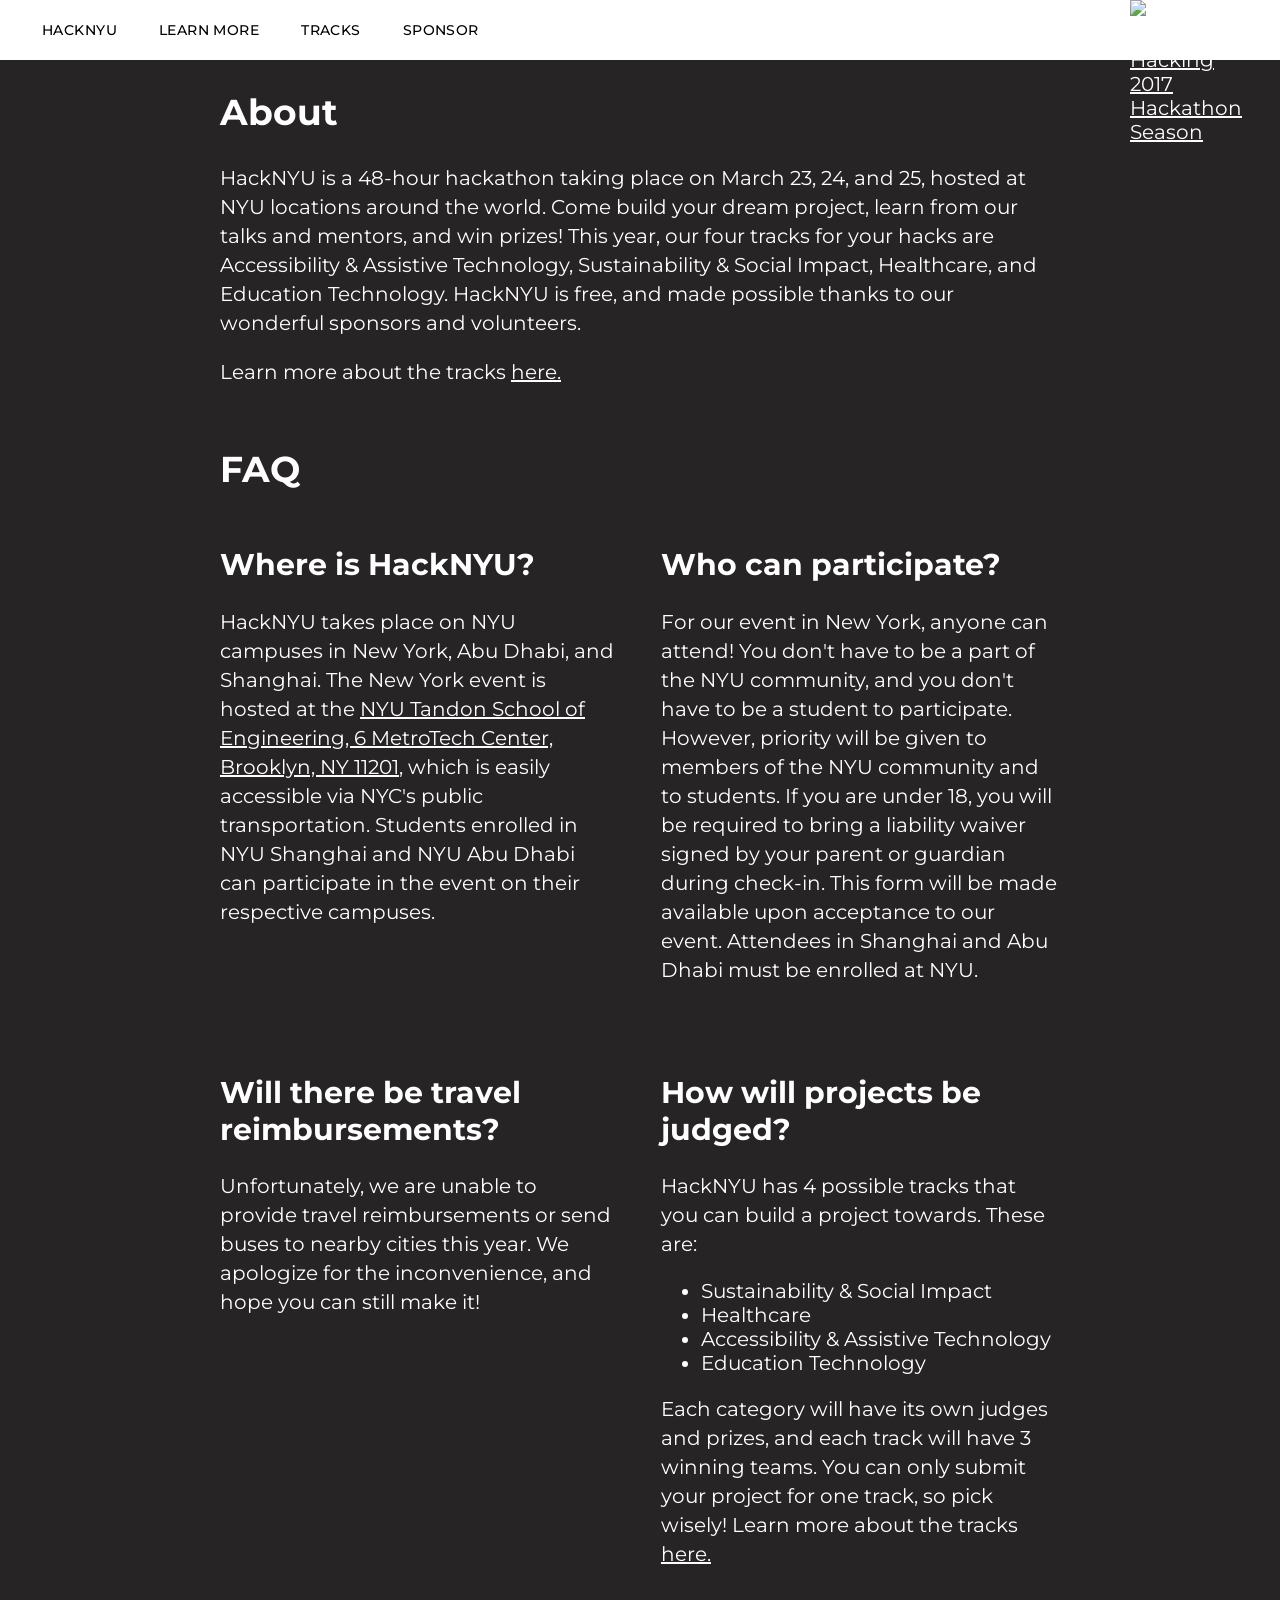
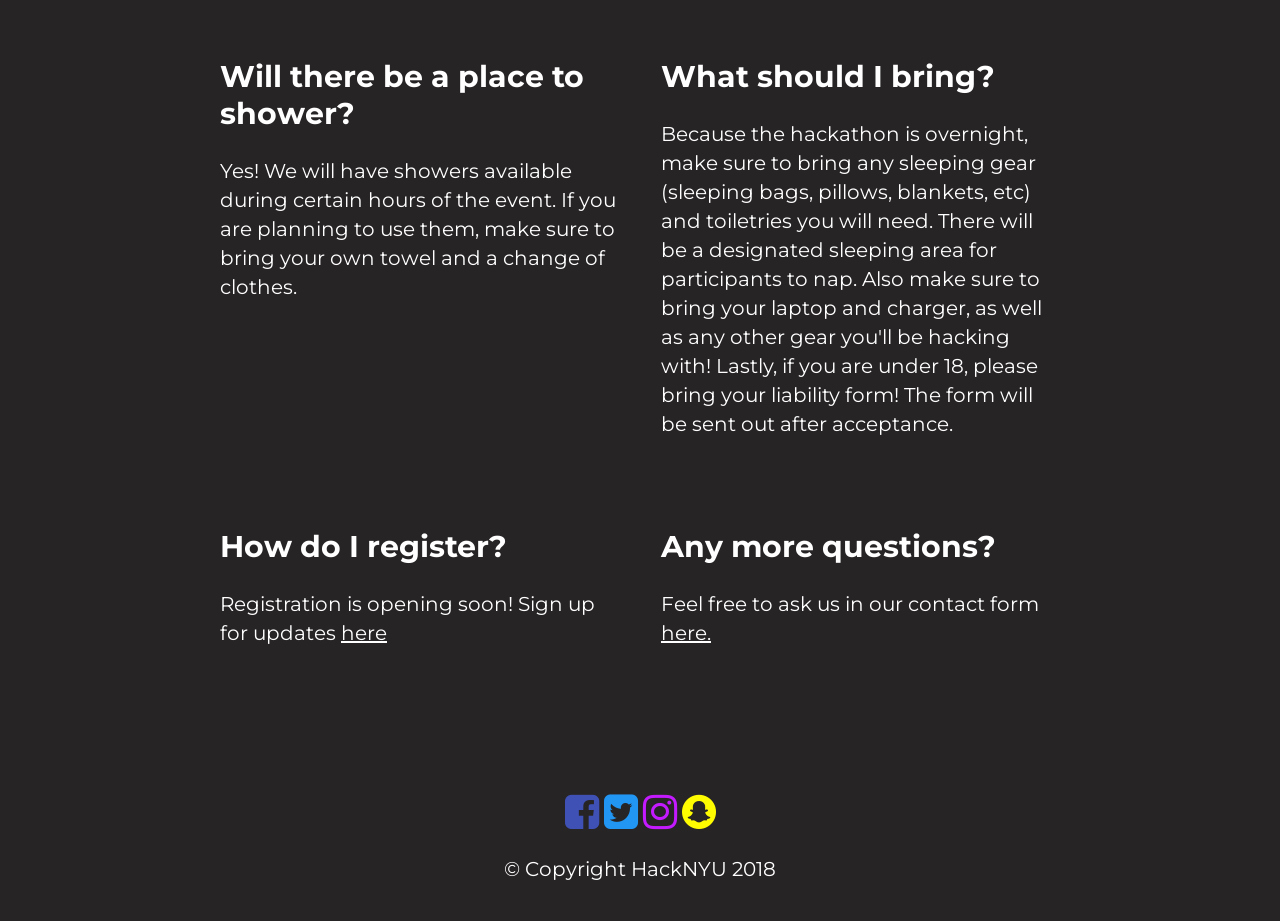
==== about.html @ 55c50957 "removing register from nav" ====
<!DOCTYPE html>
<html lang="en">

<head>
  <meta charset="utf-8">
  <meta name="viewport" content="width=device-width, initial-scale=1, shrink-to-fit=no">
  <meta property="og:title" content="About HackNYU 2018" />
  <meta property="og:type" content="website" />
  <meta property="og:url" content="http://hacknyu.org/about.html" />
  <meta property="og:image" content="images/open-graph-logo.png" />
  <title>HackNYU</title>
  <meta name="description" content="">
  <link rel="stylesheet" href="stylesheets/style.css">
  <link rel="icon" href="favicon.png">
</head>

<body>
  <a id="mlh-trust-badge" style="display:block;max-width:100px;min-width:60px;position:fixed;right:50px;top:0;width:10%;z-index:10000" href="https://mlh.io/seasons/na-2018/events?utm_source=na-2018&utm_medium=TrustBadge&utm_campaign=na-2018&utm_content=white"
    target="_blank"><img src="https://s3.amazonaws.com/logged-assets/trust-badge/2018/white.svg" alt="Major League Hacking 2017 Hackathon Season" style="width:100%"></a>
  <nav id="navbar">
    <a id="menu-toggle" style="height: 30.5px; font-size: 24.5px; padding: .5em; margin-left: 20px;" onclick="openNav()">&#9776;</a>
    <ul class="top-ul">
      <li class="top-li"><a href="index.html">HackNYU</a></li>
      <li class="top-li"><a href="about.html">Learn More</a></li>
      <li class="top-li"><a href="tracks.html">Tracks</a></li>
      <li class="top-li"><a href="sponsor.html">Sponsor</a></li>
    </ul>
    <ul id="side-nav">
      <a href="javascript:void(0)" onclick="closeNav()" style="height: 5px; text-align: right; font-size: 21px; margin:.5em; padding: 1em;; margin-left: 80%; width: 10px;">&times;</a>
      <li class="side-li"><a href="index.html">HackNYU</a></li>
      <li class="side-li"><a href="about.html">Learn More</a></li>
      <li class="top-li"><a href="tracks.html">Tracks</a></li>
      <li class="side-li"><a href="sponsor.html">Sponsor</a></li>
    </ul>
  </nav>
  <div id="content">
    <section class="first-section page-section">
      <div class="container">
        <h1>About</h1>
        <p>
          HackNYU is a 48-hour hackathon taking place on March 23, 24, and 25, hosted at NYU locations around the world. Come build your dream project, learn from our talks and mentors, and win prizes! This year, our four tracks for your hacks are Accessibility & Assistive Technology, Sustainability & Social Impact, Healthcare, and Education Technology. HackNYU is free, and made possible thanks to our wonderful sponsors and volunteers.
        </p>
        <p>
          Learn more about the tracks <a href="tracks.html">here.</a>
        </p>
      </div>
    </section>
    <section id="faq" class="page-section">
      <div class="container">
        <h1>FAQ</h1>
        <div class="cards">
          <div class="card">
            <h2>Where is HackNYU?</h2>
            <p>
              HackNYU takes place on NYU campuses in New York, Abu Dhabi, and Shanghai. The New York event is hosted at the <a href="https://goo.gl/maps/HQVoV7e9Fgp">NYU Tandon School of Engineering, 6 MetroTech Center, Brooklyn, NY 11201</a>, which is easily accessible via NYC's public transportation. Students enrolled in NYU Shanghai and NYU Abu Dhabi can participate in the event on their respective campuses.
            </p>
          </div>
          <div class="card">
            <h2>Who can participate?</h2>
            <p>
              For our event in New York, anyone can attend! You don't have to be a part of the NYU community, and you don't have to be a student to participate. However, priority will be given to members of the NYU community and to students. If you are under 18, you will be required to bring a liability waiver signed by your parent or guardian during check-in. This form will be made available upon acceptance to our event. Attendees in Shanghai and Abu Dhabi must be enrolled at NYU.
            </p>
          </div>
        </div>
        <div class="cards">
          <div class="card">
            <h2>Will there be travel reimbursements?</h2>
            <p>Unfortunately, we are unable to provide travel reimbursements or send buses to nearby cities this year. We apologize for the inconvenience, and hope you can still make it!</p>
          </div>
          <div class="card">
            <h2>How will projects be judged?</h2>
            <p>HackNYU has 4 possible tracks that you can build a project towards. These are: </p>
            <ul>
              <li>Sustainability & Social Impact</li>
              <li>Healthcare</li>
              <li>Accessibility & Assistive Technology</li>
              <li>Education Technology</li>
            </ul>
            <p>Each category will have its own judges and prizes, and each track will have 3 winning teams. You can only submit your project for one track, so pick wisely! Learn more about the tracks <a href="tracks.html">here.</a></p>
          </div>
        </div>
        <div class="cards">
          <div class="card">
            <h2>Will there be a place to shower?</h2>
            <p>Yes! We will have showers available during certain hours of the event. If you are planning to use them, make sure to bring your own towel and a change of clothes.</p>
          </div>
          <div class="card">
            <h2>What should I bring?</h2>
            <p>Because the hackathon is overnight, make sure to bring any sleeping gear (sleeping bags, pillows, blankets, etc) and toiletries you will need. There will be a designated sleeping area for participants to nap. Also make sure to bring your laptop and charger, as well as any other gear you'll be hacking with! Lastly, if you are under 18, please bring your liability form! The form will be sent out after acceptance.</p>
          </div>
        </div>
        <div class="cards">
          <div class="card">
            <h2>How do I register?</h2>
            <p>Registration is opening soon! Sign up for updates <a href="updates.html">here</a></p>
            <!-- <p>You can -->
            <!-- register <a href="https://www.eventbrite.com/e/hacknyu-2018-tickets-42755438668">here!</a> -->
            <!-- We look forward to seeing you!</p> -->
          </div>
          <div class="card">
            <h2>Any more questions?</h2>
            <p>Feel free to ask us in our contact form <a href="contact.html">here.</a></p>
          </div>
        </div>
      </div>
  </div>
  </div>
  </section>
  </div>
  <footer id="copyright-footer">
    <ul id="social-media">
      <li><a href="https://www.facebook.com/hacknyu/"><i class="fa fa-facebook-square fa-2x"></i></a></li>
      <li><a href="https://twitter.com/hacknyu?lang=en"><i class="fa fa-twitter-square fa-2x"></i></a></li>
      <li><a href="https://www.instagram.com/hacknyu/"><i class="fa fa-instagram fa-2x"></i></a></li>
      <li><a href="snap.html"><i class="fa fa-snapchat fa-2x"></i></a></li>
    </ul>
    © Copyright HackNYU 2018
  </footer>
  <script>
    function openNav() {
      document.getElementById("side-nav").style.width = "70vw";
    }

    function closeNav() {
      document.getElementById("side-nav").style.width = "0";
    }
  </script>
</body>

</html>
---- stylesheets/style.css ----
@import url("https://cdnjs.cloudflare.com/ajax/libs/font-awesome/4.7.0/css/font-awesome.css");
@import url("https://fonts.googleapis.com/css?family=Montserrat:300,700");
@keyframes fadeInLeft {
  from {
    opacity: 0;
    transform: translate3d(-10px, 0, 0); }
  to {
    opacity: 1;
    transform: translate3d(0, 0, 0); } }

.fadeInLeft {
  animation-name: fadeInLeft; }

.animated {
  animation-duration: 1s;
  animation-fill-mode: both; }

#nodes {
  fill: rgba(255, 255, 255, 0.5); }

#curves {
  fill: #272425;
  stroke-dasharray: 1000;
  stroke: white;
  stroke: rgba(255, 255, 255, 0.5);
  stroke-width: 12;
  animation: dash 3s normal forwards linear;
  stroke-dashoffset: 1000; }

@keyframes dash {
  to {
    stroke-dashoffset: 0; } }

#cover {
  padding-top: 2em;
  min-height: 90vh;
  overflow: auto;
  background-color: #272425;
  color: white; }

#cover-logo {
  display: block;
  width: 40%;
  min-height: 200px;
  float: left;
  padding-right: 10%;
  padding-top: 2em; }
  @media (max-width: 700px) {
    #cover-logo {
      width: 75%;
      height: auto;
      padding: 0;
      float: none;
      margin: 0 auto;
      padding-bottom: 4em; } }

#cover-info {
  width: 45%;
  float: left;
  font-size: 20px;
  padding-bottom: 3em;
  color: white; }
  @media (max-width: 700px) {
    #cover-info {
      width: 100%; } }
  #cover-info a {
    color: white; }
  #cover-info h1 {
    margin-bottom: 0.5em; }

#cover-container {
  max-width: 36em; }

.info-line {
  margin: 0; }

#registration-button {
  background-color: #C31AFF;
  font-weight: bold;
  margin-top: 1.5em; }
  #registration-button:hover {
    background-color: #D55EFF; }

#buttons .button {
  width: 80%; }

.social-media-icon {
  float: left;
  display: block; }

#social-media {
  list-style: none;
  margin: 0;
  padding: 0;
  margin-bottom: 1em; }
  #social-media::after {
    display: block;
    content: "";
    clear: both; }
  #social-media li {
    display: inline-block; }
  #social-media a {
    float: left; }

.fa-facebook-square {
  color: #3f51b5; }

.fa-twitter-square {
  color: #2196F3; }

.fa-instagram {
  color: #C31AFF; }

.fa-snapchat {
  color: #FFFC00; }

.card {
  width: 45%;
  margin-right: 5%;
  margin-bottom: 5%;
  float: left;
  display: block;
  border-radius: 0.5em; }
  @media (max-width: 700px) {
    .card {
      width: 100%; } }

.cards {
  margin-right: -5%; }
  .cards::after {
    display: block;
    content: "";
    clear: both; }
  @media (max-width: 700px) {
    .cards {
      margin: 0; } }

.sponsor-big {
  max-width: 70%;
  max-height: 90px; }

.sponsor-default {
  max-width: 50%;
  max-height: 75px; }

.sponsor-img {
  position: absolute;
  top: 50%;
  left: 50%;
  transform: translate(-50%, -50%);
  transition-duration: 200ms; }
  .sponsor-img:hover {
    transform: scale(1.1) translate(-50%, -50%); }

.sponsor {
  text-align: center;
  width: 33.333%;
  float: left;
  height: 100px;
  position: relative; }

.full-width {
  width: 100% !important; }

.quarter-width {
  width: 25% !important; }

.half-width {
  width: 50% !important; }

.centered {
  float: none;
  margin: 0 auto; }

.float-none {
  float: none; }

.row {
  margin-bottom: 3em; }
  .row::after {
    display: block;
    content: "";
    clear: both; }

#navbar {
  display: block;
  position: fixed;
  top: 0;
  width: 100%;
  background-color: white;
  font-size: 14px;
  font-weight: 500;
  letter-spacing: 0.03em;
  z-index: 999; }
  #navbar #menu-toggle {
    background-color: #272425;
    color: white; }

#navbar::after {
  display: block;
  content: "";
  clear: both; }

#navbar .top-ul {
  display: block;
  margin: 0;
  padding: 0;
  list-style: none;
  padding: 0 1.5em; }

#navbar #side-nav {
  top: 0;
  padding-left: 0;
  overflow-x: hidden;
  background-color: white;
  width: 0;
  height: 100vh;
  display: block;
  position: absolute;
  margin: 0;
  list-style: none;
  padding-top: 5vh;
  text-align: center;
  z-index: 5;
  transition: 0.5s; }

#navbar #menu-toggle {
  z-index: 1;
  display: none;
  position: absolute; }

@media screen and (max-width: 700px) {
  #navbar .top-li {
    display: none; }
  #navbar #menu-toggle {
    display: block; } }

#navbar .top-li {
  float: left; }

#navbar a {
  padding: 1.5em;
  display: block;
  color: black;
  text-decoration: none;
  text-transform: uppercase; }

#navbar li:hover, #menu-toggle:hover {
  background-color: #e6e6e6;
  cursor: pointer; }

#navbar a:visited {
  color: black; }

#navbar li:active {
  background-color: darkgrey; }

body {
  font-family: "Montserrat", "Helvetica Neue", Helvetica, Arial, sans-serif;
  font-size: 20px;
  margin: 0;
  min-height: 100vh;
  color: white;
  background-color: #272425; }

a {
  color: white; }

h1 {
  font-size: 36px;
  margin-top: 0; }

p {
  line-height: 1.45; }

.container {
  max-width: 42em;
  margin: 0 auto;
  width: 90%; }
  .container::after {
    display: block;
    content: "";
    clear: both; }

.button {
  display: inline-block;
  padding: 0.5em 1.2em;
  color: white;
  text-decoration: none;
  border-radius: 0.25em;
  margin: 0;
  margin-right: 0.25em;
  margin-bottom: 0.5em;
  background-color: #272425; }
  .button:hover {
    transition-duration: 250ms;
    background-color: #4e4e4e; }
  .button:visited, .button:active {
    color: white; }

.first-section {
  padding-top: 1.6em;
  margin-top: 58px; }

.page-section {
  padding-bottom: 2em; }
  .page-section::after {
    display: block;
    content: "";
    clear: both; }

#content {
  min-height: 100vh;
  background-color: #272425; }

#copyright-footer {
  background: #272425;
  text-align: center;
  padding: 2em;
  color: white; }

.alert {
  background-color: #C31AFF;
  color: white;
  border-radius: 0.25em;
  padding: 1em; }
  .alert a {
    color: white; }

.track-logo {
  width: 10%; }
  @media (max-width: 700px) {
    .track-logo {
      width: 50%; } }
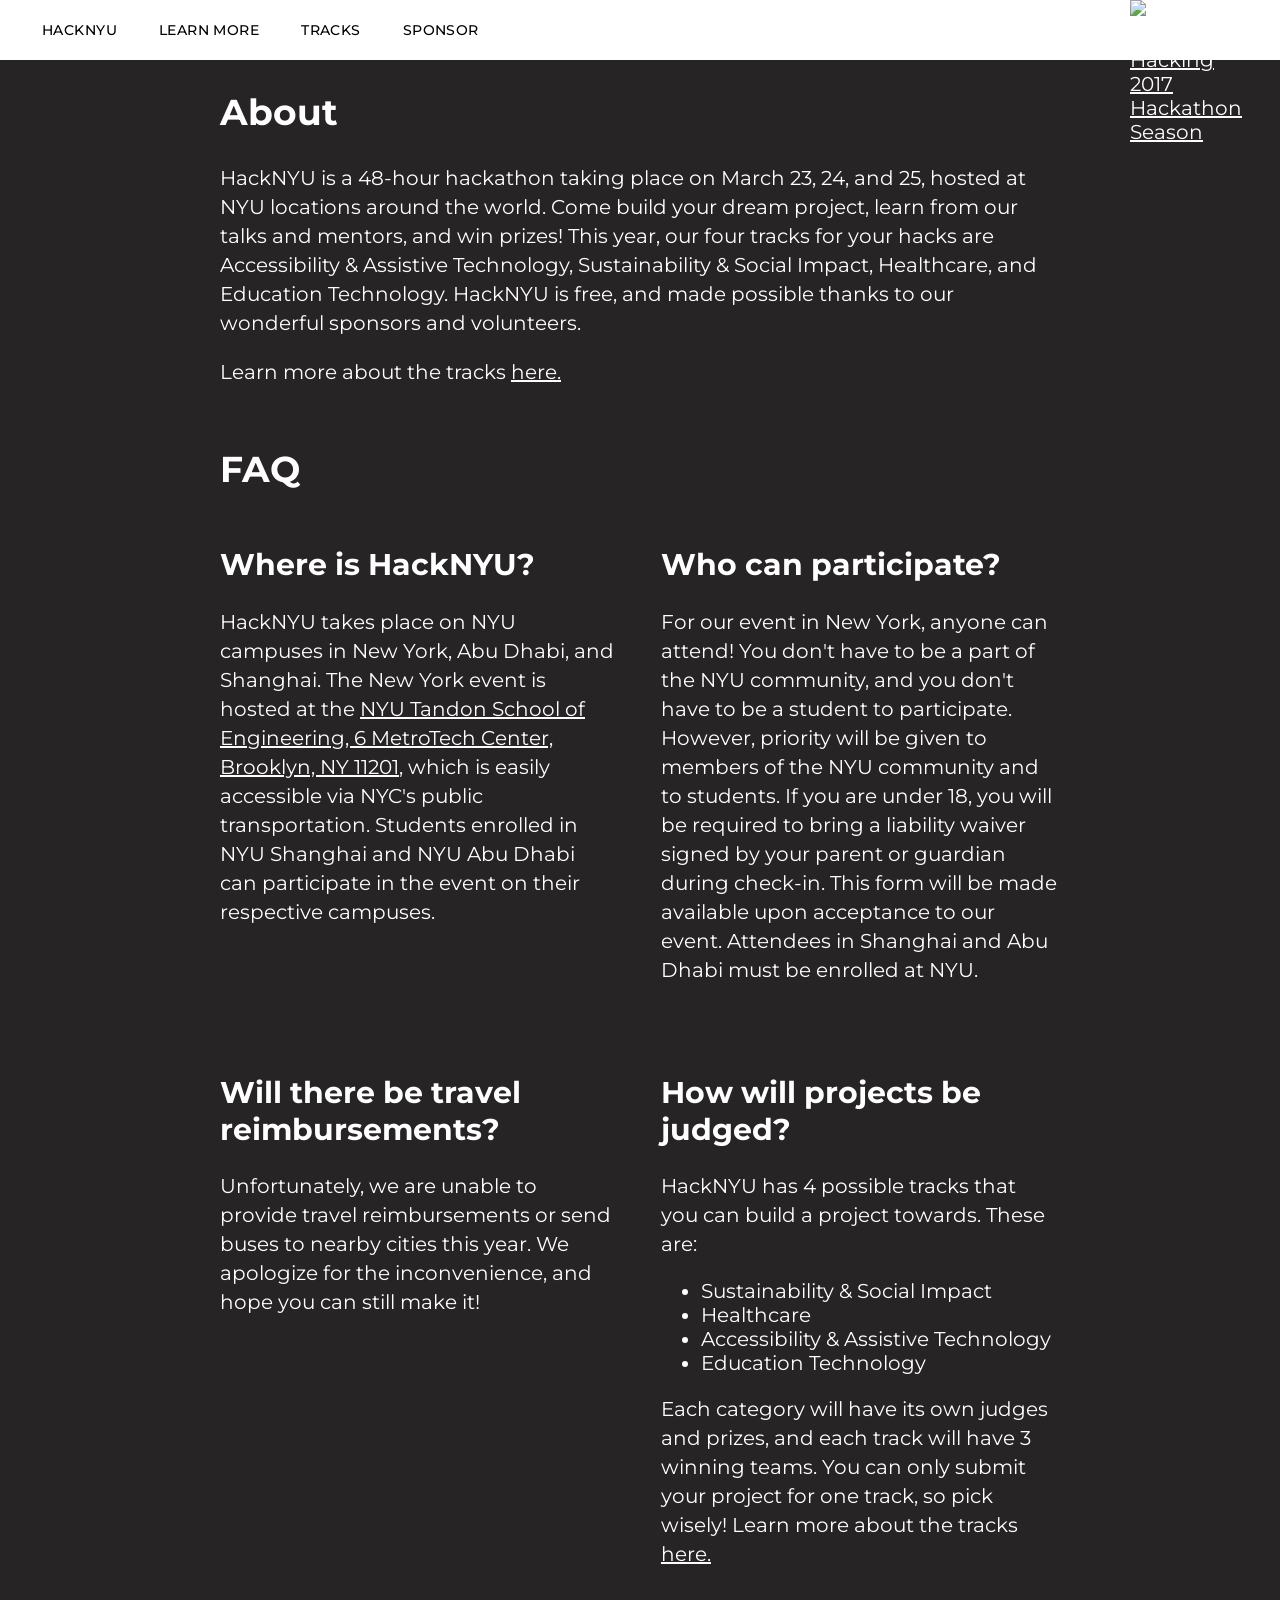
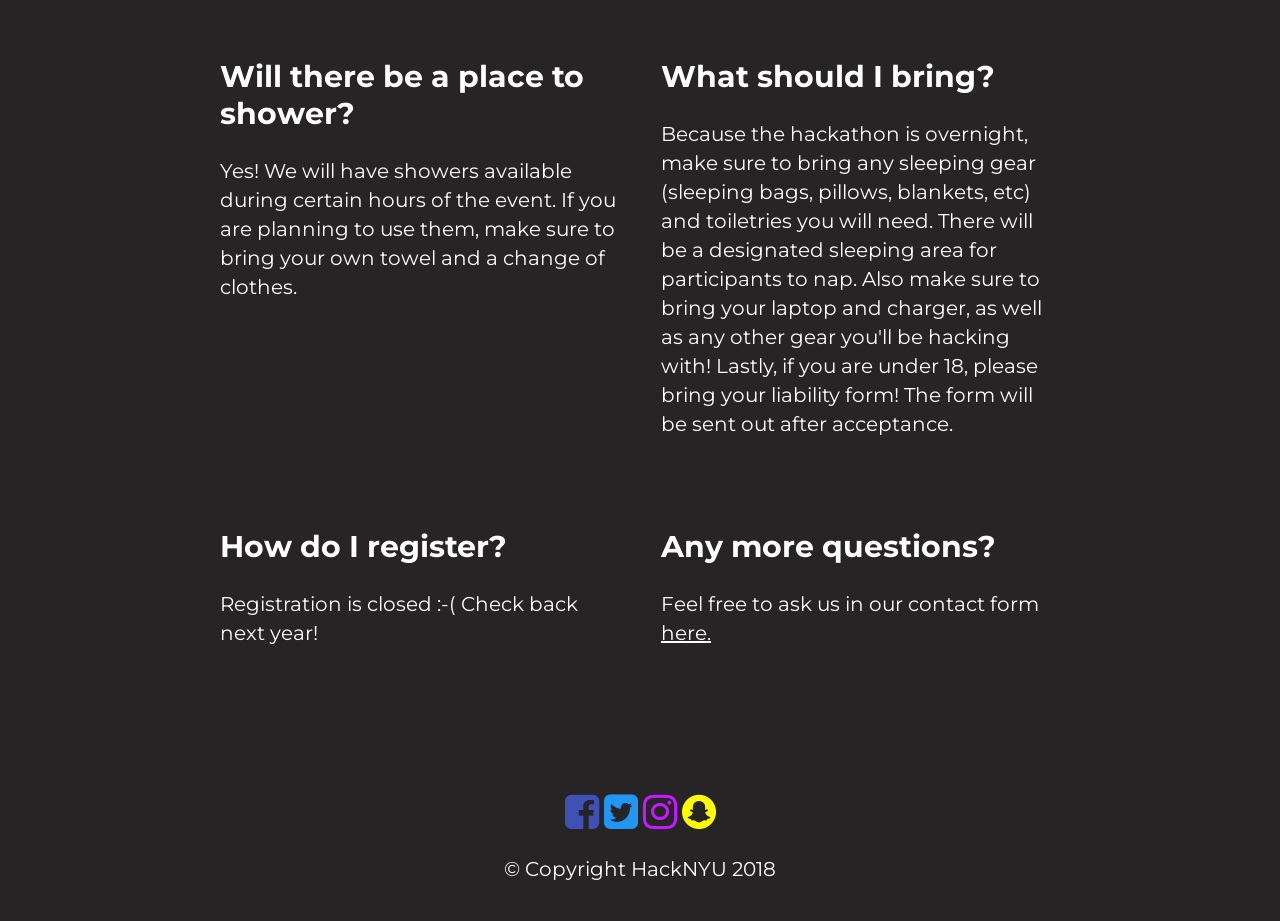
==== commit 36364f97: "added day of page" ====
--- a/about.html
+++ b/about.html
@@ -92,10 +92,7 @@
         <div class="cards">
           <div class="card">
             <h2>How do I register?</h2>
-            <p>Registration is opening soon! Sign up for updates <a href="updates.html">here</a></p>
-            <!-- <p>You can -->
-            <!-- register <a href="https://www.eventbrite.com/e/hacknyu-2018-tickets-42755438668">here!</a> -->
-            <!-- We look forward to seeing you!</p> -->
+            <p>Registration is closed :-( Check back next year!</p>
           </div>
           <div class="card">
             <h2>Any more questions?</h2>
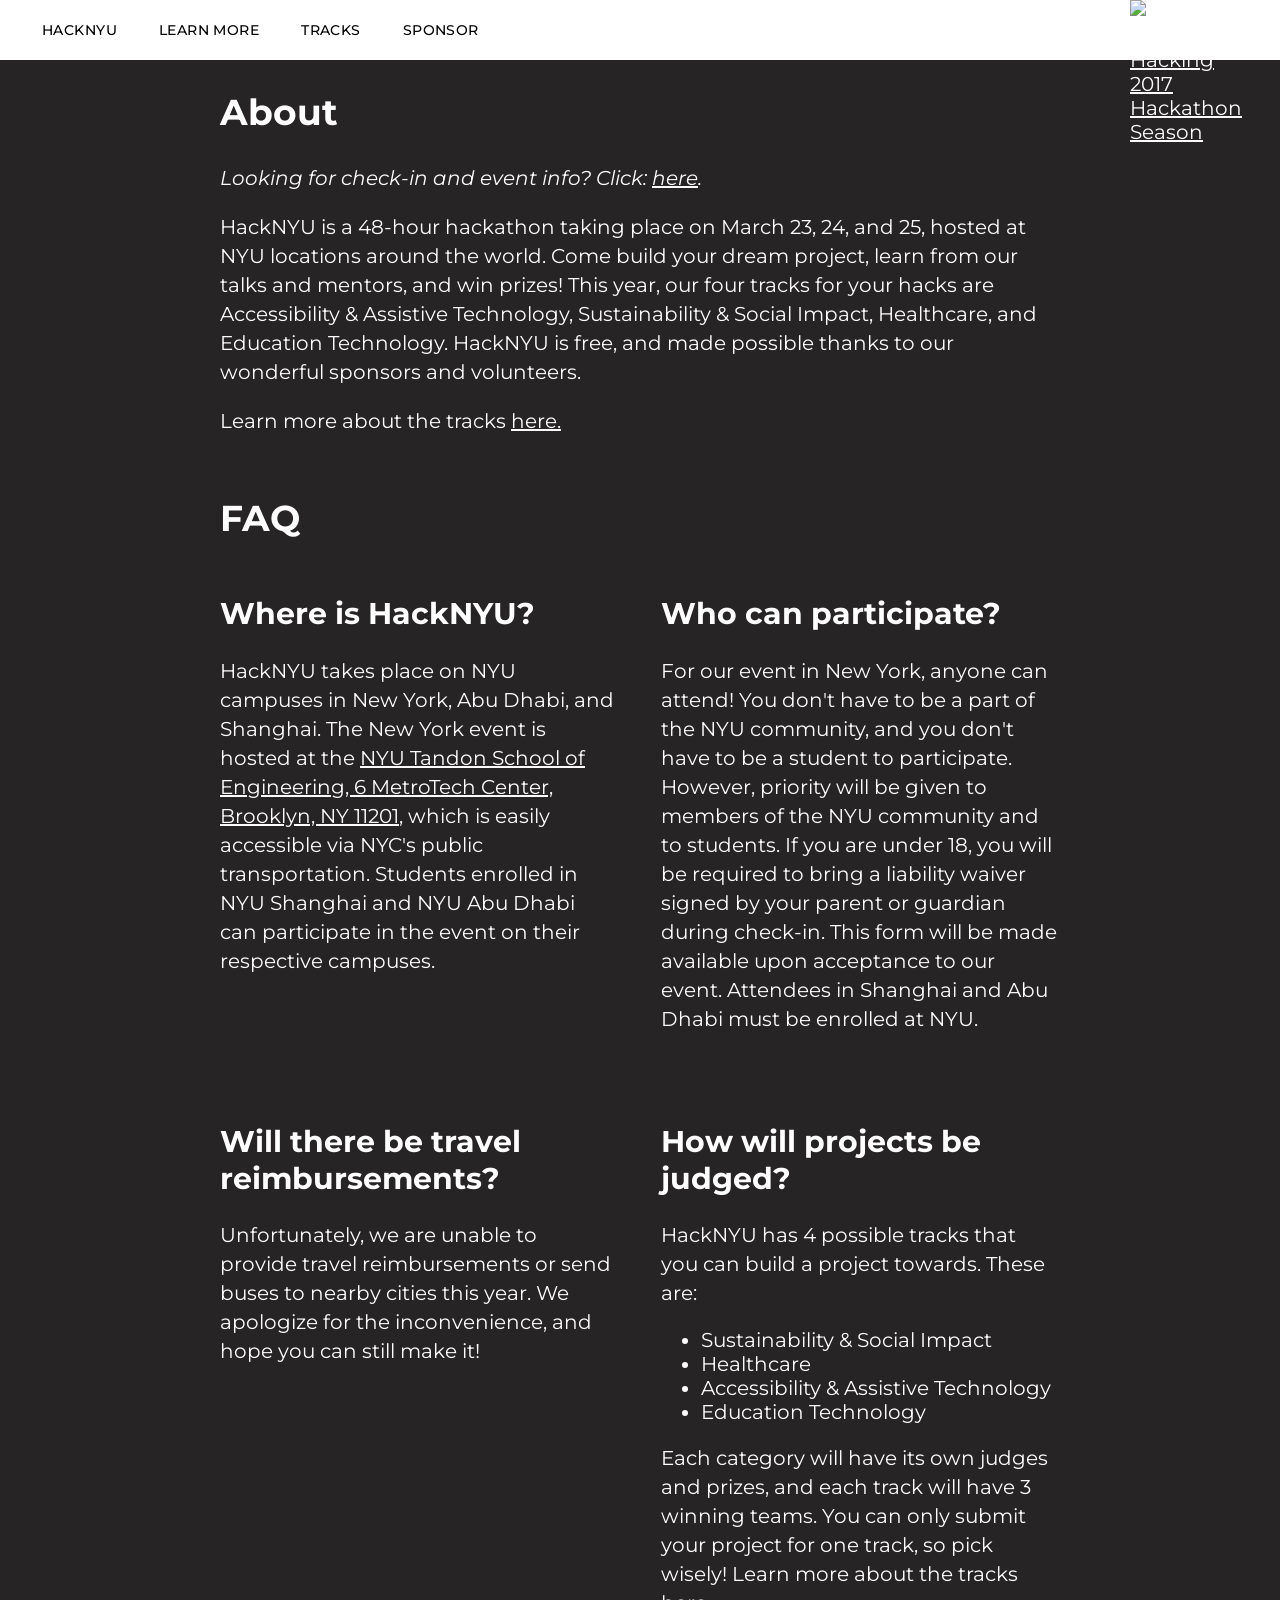
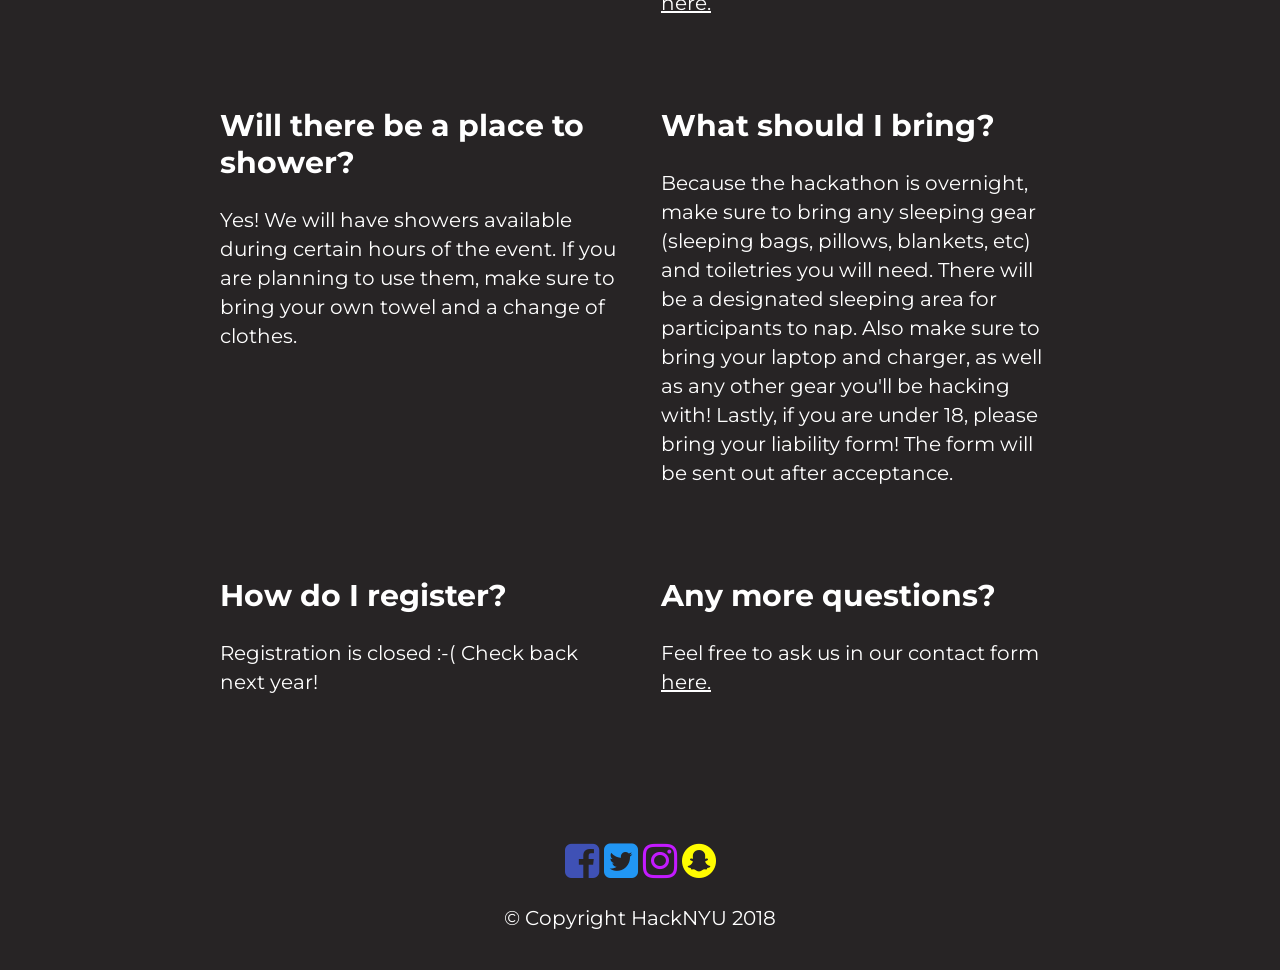
==== commit d0e2c3f4: "updated about page with event info" ====
--- a/about.html
+++ b/about.html
@@ -37,6 +37,7 @@
     <section class="first-section page-section">
       <div class="container">
         <h1>About</h1>
+        <p><em>Looking for check-in and event info? Click: <a href="index.html#event-info">here</a>.</em></p>
         <p>
           HackNYU is a 48-hour hackathon taking place on March 23, 24, and 25, hosted at NYU locations around the world. Come build your dream project, learn from our talks and mentors, and win prizes! This year, our four tracks for your hacks are Accessibility & Assistive Technology, Sustainability & Social Impact, Healthcare, and Education Technology. HackNYU is free, and made possible thanks to our wonderful sponsors and volunteers.
         </p>
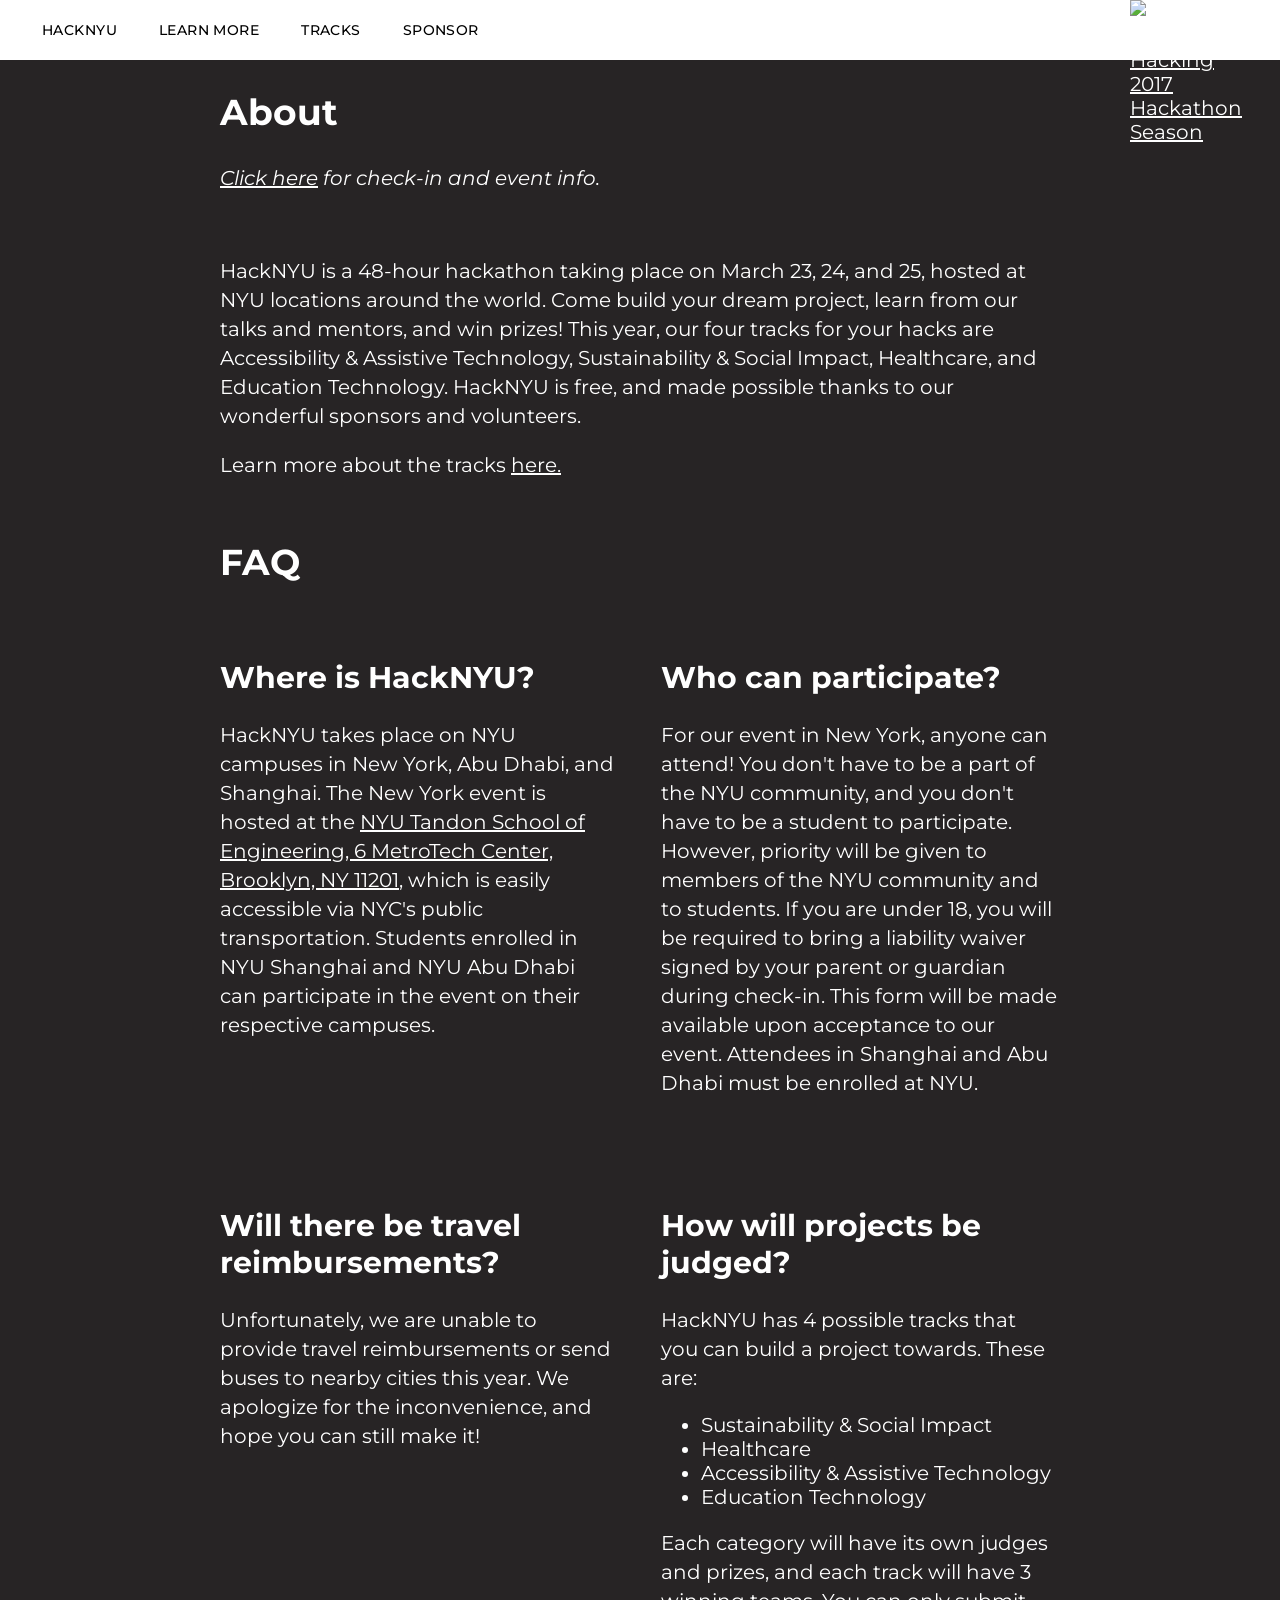
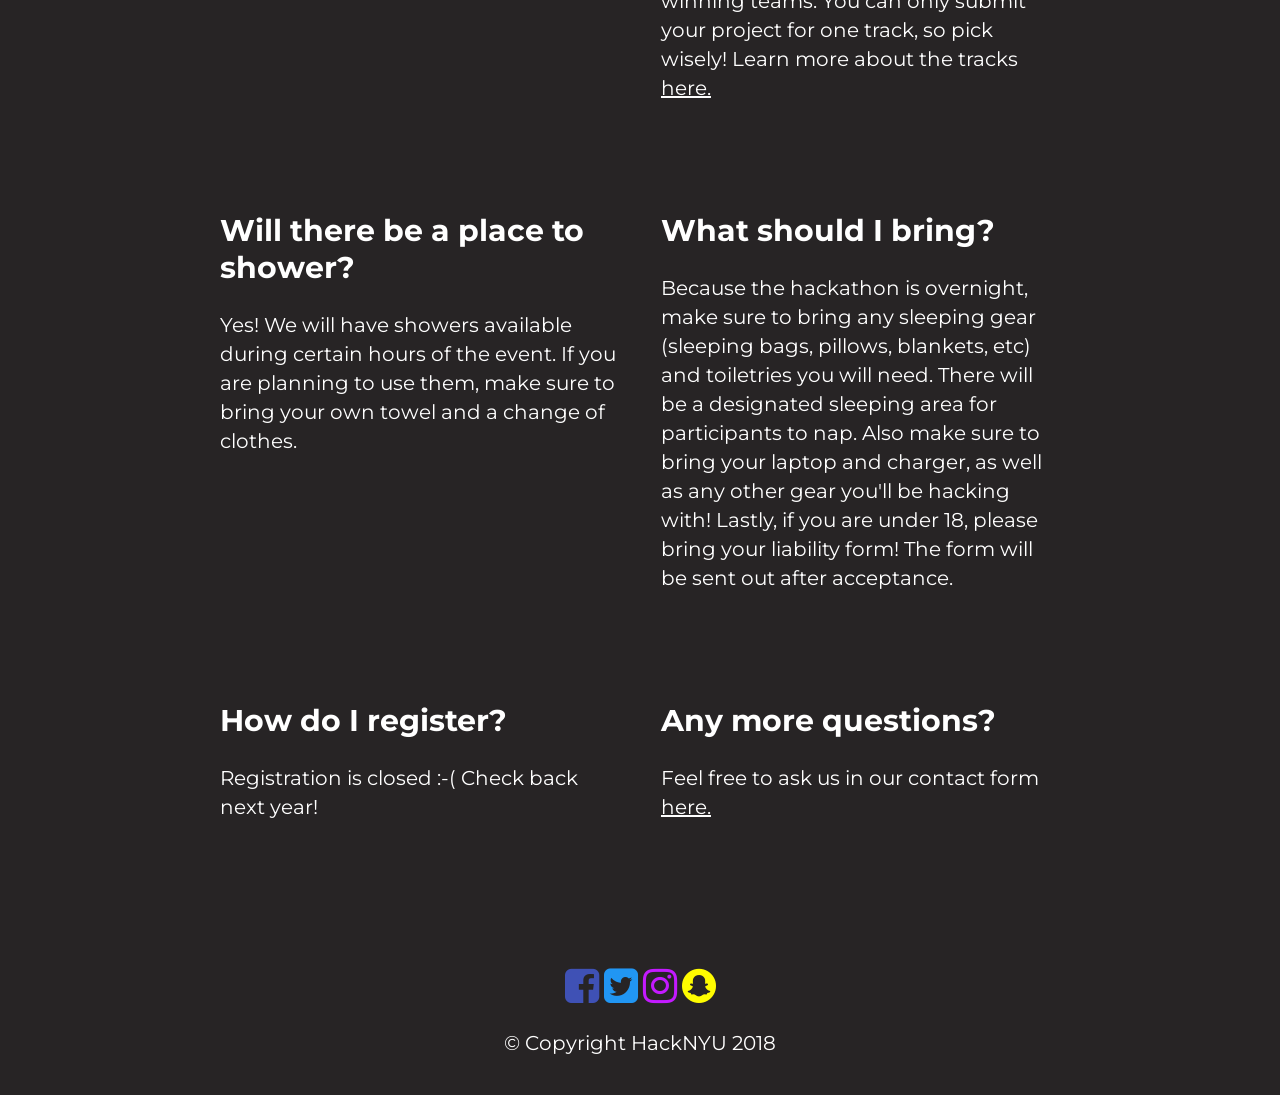
==== commit 125d9acb: "updated event info and added day of page info" ====
--- a/about.html
+++ b/about.html
@@ -37,7 +37,8 @@
     <section class="first-section page-section">
       <div class="container">
         <h1>About</h1>
-        <p><em>Looking for check-in and event info? Click: <a href="index.html#event-info">here</a>.</em></p>
+        <p><em><a href="index.html#event-info">Click here</a> for check-in and event info.</em></p>
+        <br>
         <p>
           HackNYU is a 48-hour hackathon taking place on March 23, 24, and 25, hosted at NYU locations around the world. Come build your dream project, learn from our talks and mentors, and win prizes! This year, our four tracks for your hacks are Accessibility & Assistive Technology, Sustainability & Social Impact, Healthcare, and Education Technology. HackNYU is free, and made possible thanks to our wonderful sponsors and volunteers.
         </p>
--- a/stylesheets/style.css
+++ b/stylesheets/style.css
@@ -270,6 +270,9 @@
   font-size: 36px;
   margin-top: 0; }
 
+h2 {
+  margin-top: 1.5em; }
+
 p {
   line-height: 1.45; }
 
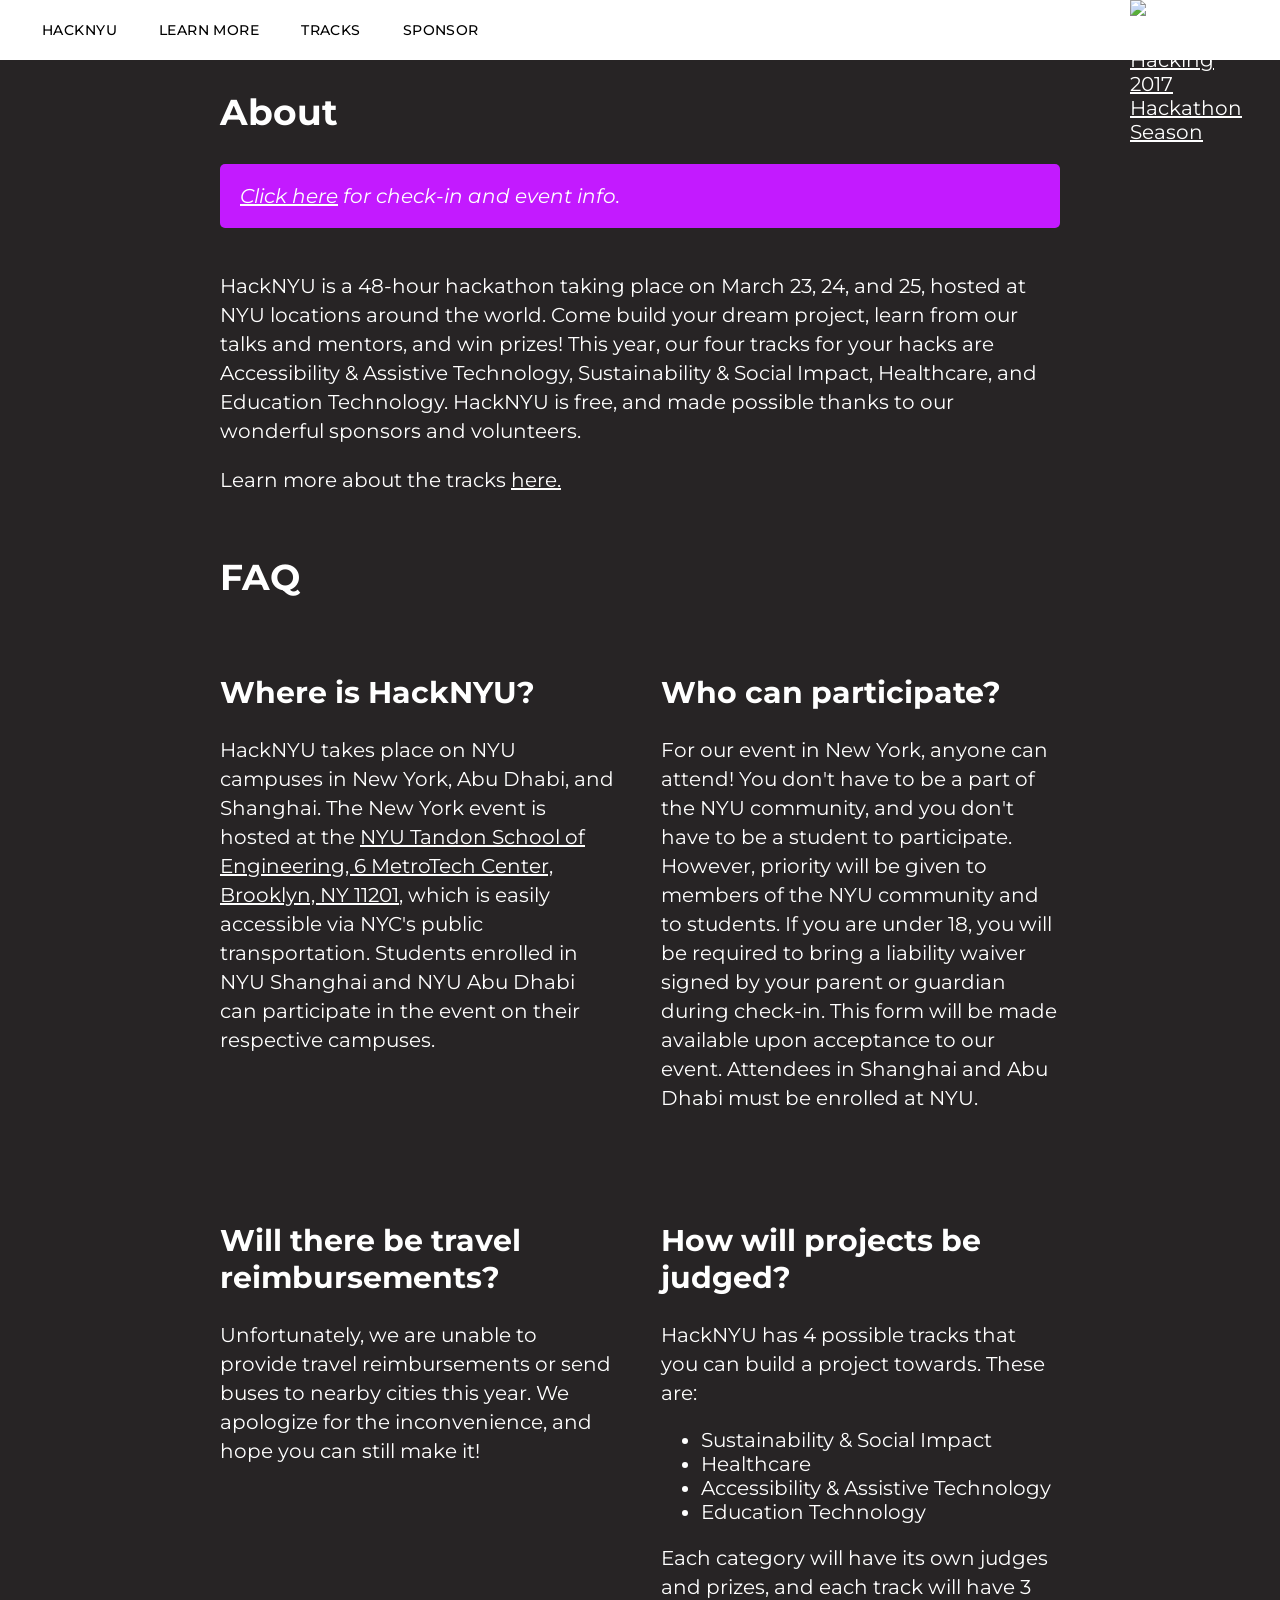
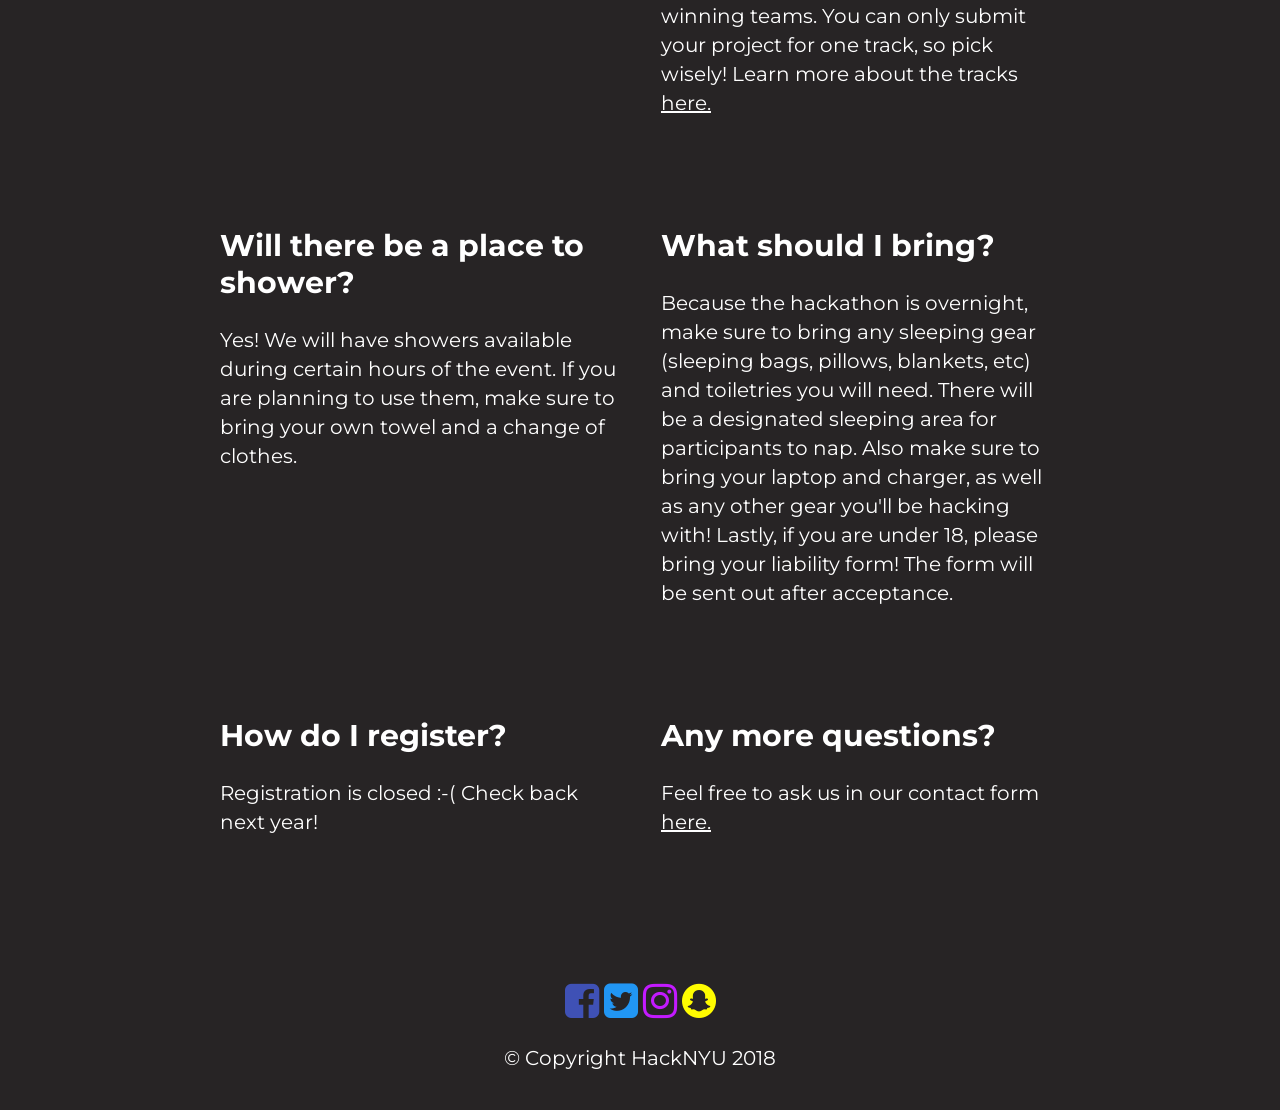
==== commit e51bf01b: "used alerts" ====
--- a/about.html
+++ b/about.html
@@ -37,7 +37,9 @@
     <section class="first-section page-section">
       <div class="container">
         <h1>About</h1>
-        <p><em><a href="index.html#event-info">Click here</a> for check-in and event info.</em></p>
+        <div class="alert">
+          <em><a href="index.html#event-info">Click here</a> for check-in and event info.</em>
+        </div>
         <br>
         <p>
           HackNYU is a 48-hour hackathon taking place on March 23, 24, and 25, hosted at NYU locations around the world. Come build your dream project, learn from our talks and mentors, and win prizes! This year, our four tracks for your hacks are Accessibility & Assistive Technology, Sustainability & Social Impact, Healthcare, and Education Technology. HackNYU is free, and made possible thanks to our wonderful sponsors and volunteers.
--- a/stylesheets/style.css
+++ b/stylesheets/style.css
@@ -134,6 +134,10 @@
   @media (max-width: 700px) {
     .cards {
       margin: 0; } }
+
+.sponsor-max {
+  max-width: 80%;
+  max-height: 120px; }
 
 .sponsor-big {
   max-width: 70%;
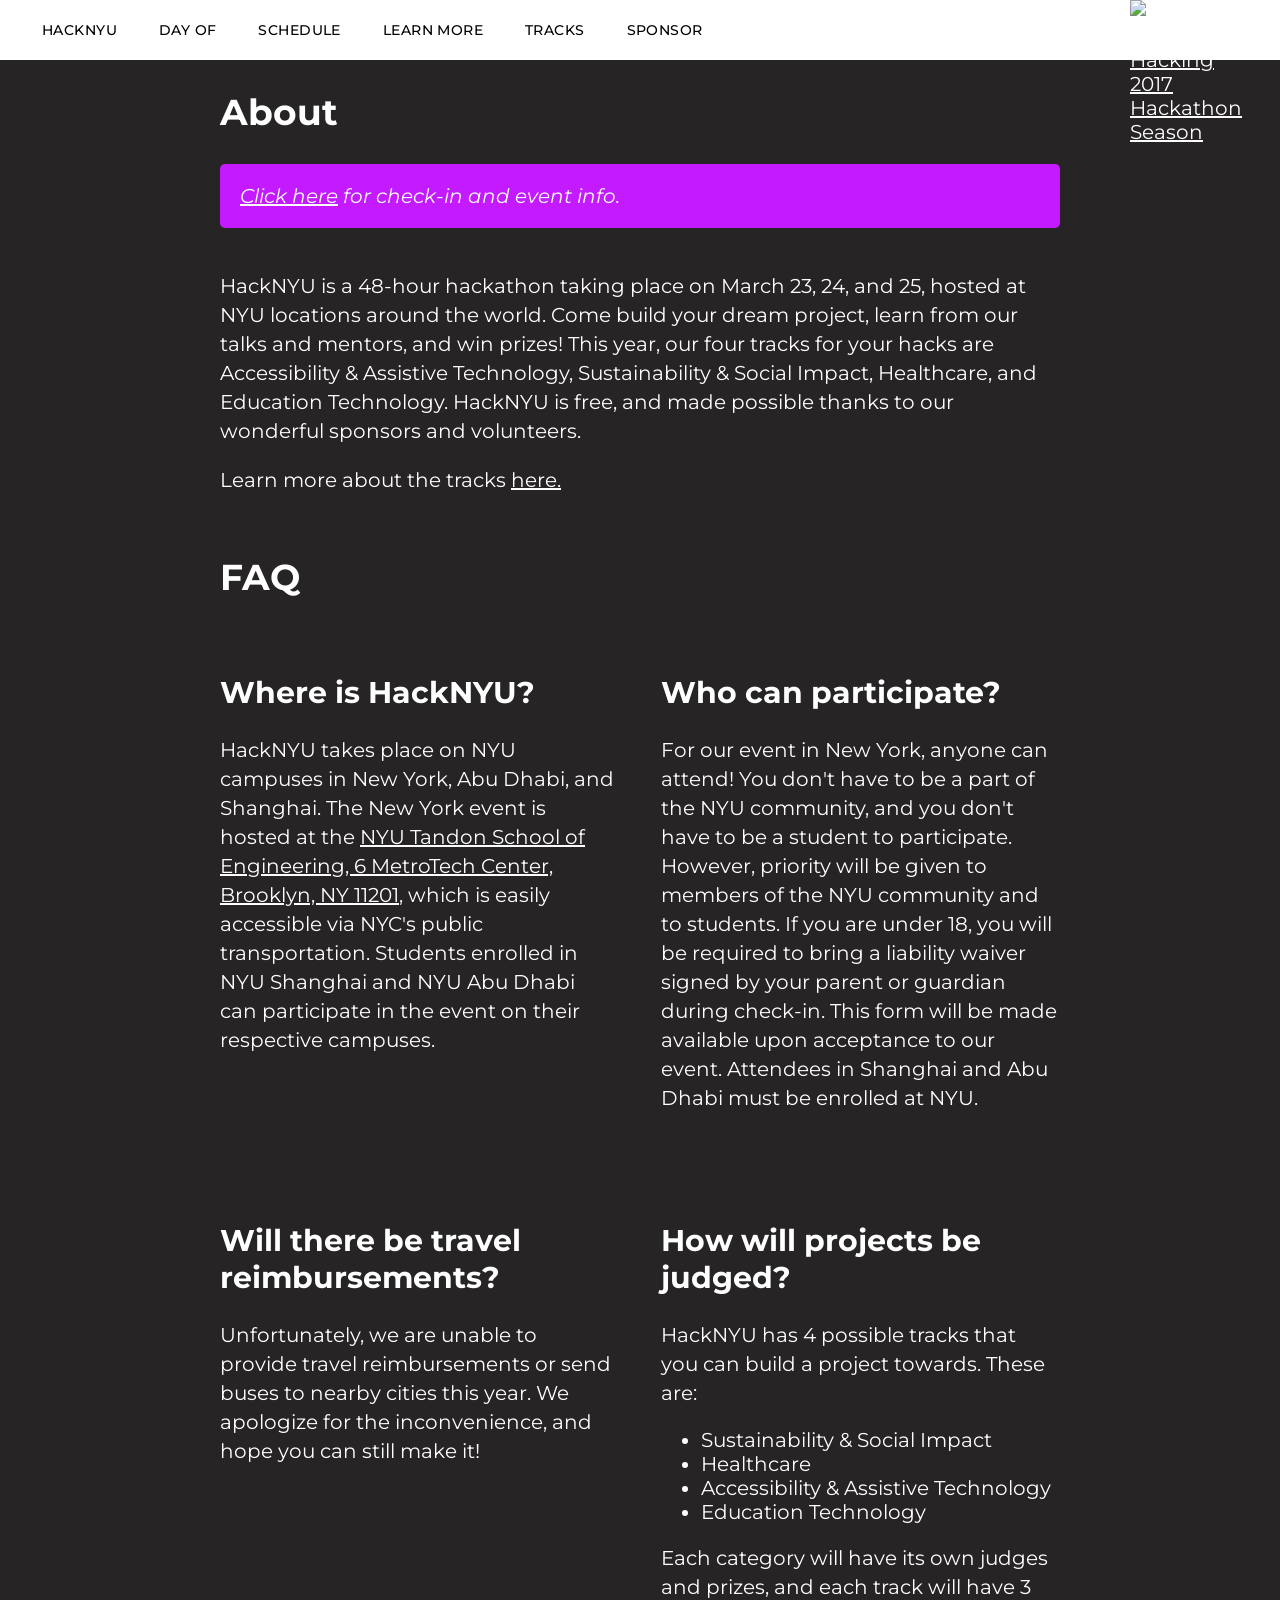
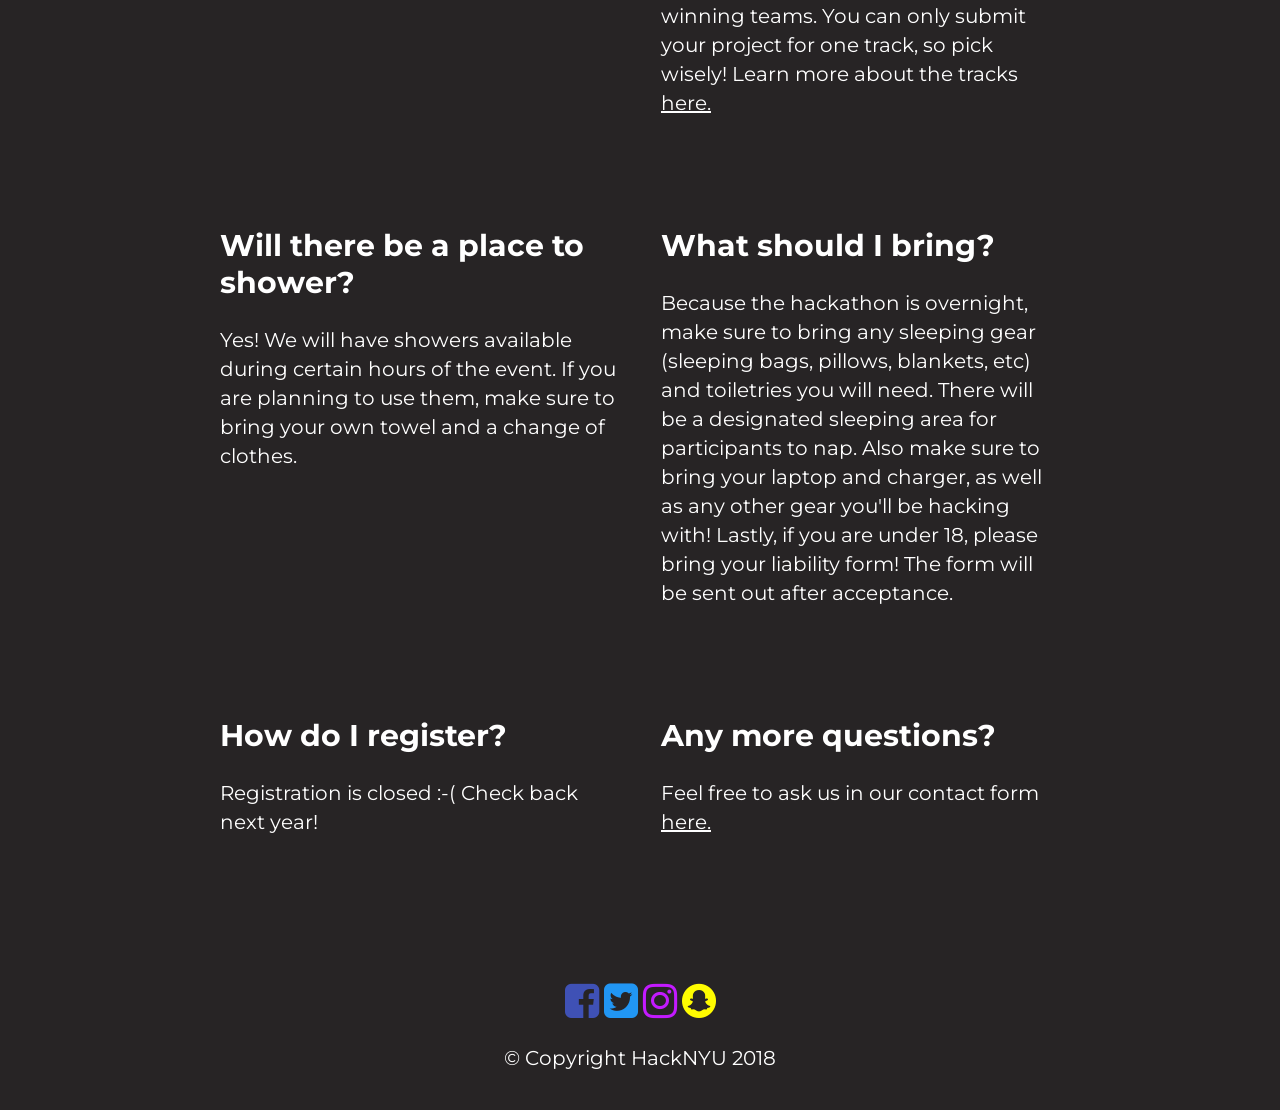
==== commit b7a37706: "added navbar links" ====
--- a/about.html
+++ b/about.html
@@ -12,27 +12,41 @@
   <meta name="description" content="">
   <link rel="stylesheet" href="stylesheets/style.css">
   <link rel="icon" href="favicon.png">
+  <!-- Global site tag (gtag.js) - Google Analytics -->
+  <script async src="https://www.googletagmanager.com/gtag/js?id=UA-43028228-4"></script>
+  <script>
+    window.dataLayer = window.dataLayer || [];
+    function gtag(){dataLayer.push(arguments);}
+    gtag('js', new Date());
+
+    gtag('config', 'UA-43028228-4');
+  </script>
+
 </head>
 
 <body>
   <a id="mlh-trust-badge" style="display:block;max-width:100px;min-width:60px;position:fixed;right:50px;top:0;width:10%;z-index:10000" href="https://mlh.io/seasons/na-2018/events?utm_source=na-2018&utm_medium=TrustBadge&utm_campaign=na-2018&utm_content=white"
     target="_blank"><img src="https://s3.amazonaws.com/logged-assets/trust-badge/2018/white.svg" alt="Major League Hacking 2017 Hackathon Season" style="width:100%"></a>
-  <nav id="navbar">
-    <a id="menu-toggle" style="height: 30.5px; font-size: 24.5px; padding: .5em; margin-left: 20px;" onclick="openNav()">&#9776;</a>
-    <ul class="top-ul">
-      <li class="top-li"><a href="index.html">HackNYU</a></li>
-      <li class="top-li"><a href="about.html">Learn More</a></li>
-      <li class="top-li"><a href="tracks.html">Tracks</a></li>
-      <li class="top-li"><a href="sponsor.html">Sponsor</a></li>
-    </ul>
-    <ul id="side-nav">
-      <a href="javascript:void(0)" onclick="closeNav()" style="height: 5px; text-align: right; font-size: 21px; margin:.5em; padding: 1em;; margin-left: 80%; width: 10px;">&times;</a>
-      <li class="side-li"><a href="index.html">HackNYU</a></li>
-      <li class="side-li"><a href="about.html">Learn More</a></li>
-      <li class="top-li"><a href="tracks.html">Tracks</a></li>
-      <li class="side-li"><a href="sponsor.html">Sponsor</a></li>
-    </ul>
-  </nav>
+    <nav id="navbar">
+      <a id="menu-toggle" style="height: 30.5px; font-size: 24.5px; padding: .5em; margin-left: 20px;" onclick="openNav()">&#9776;</a>
+      <ul class="top-ul">
+        <li class="top-li"><a href="index.html">HackNYU</a></li>
+        <li class="top-li"><a href="dayof.html">Day of</a></li>
+        <li class="top-li"><a href="schedule.html">Schedule</a></li>
+        <li class="top-li"><a href="about.html">Learn More</a></li>
+        <li class="top-li"><a href="tracks.html">Tracks</a></li>
+        <li class="top-li"><a href="sponsor.html">Sponsor</a></li>
+      </ul>
+      <ul id="side-nav">
+        <a href="javascript:void(0)" onclick="closeNav()" style="height: 5px; text-align: right; font-size: 21px; margin:.5em; padding: 1em;; margin-left: 80%; width: 10px;">&times;</a>
+        <li class="side-li"><a href="index.html">HackNYU</a></li>
+        <li class="side-li"><a href="dayof.html">Day of</a></li>
+        <li class="side-li"><a href="schedule.html">Schedule</a></li>
+        <li class="side-li"><a href="about.html">Learn More</a></li>
+        <li class="side-li"><a href="tracks.html">Tracks</a></li>
+        <li class="side-li"><a href="sponsor.html">Sponsor</a></li>
+      </ul>
+    </nav>
   <div id="content">
     <section class="first-section page-section">
       <div class="container">
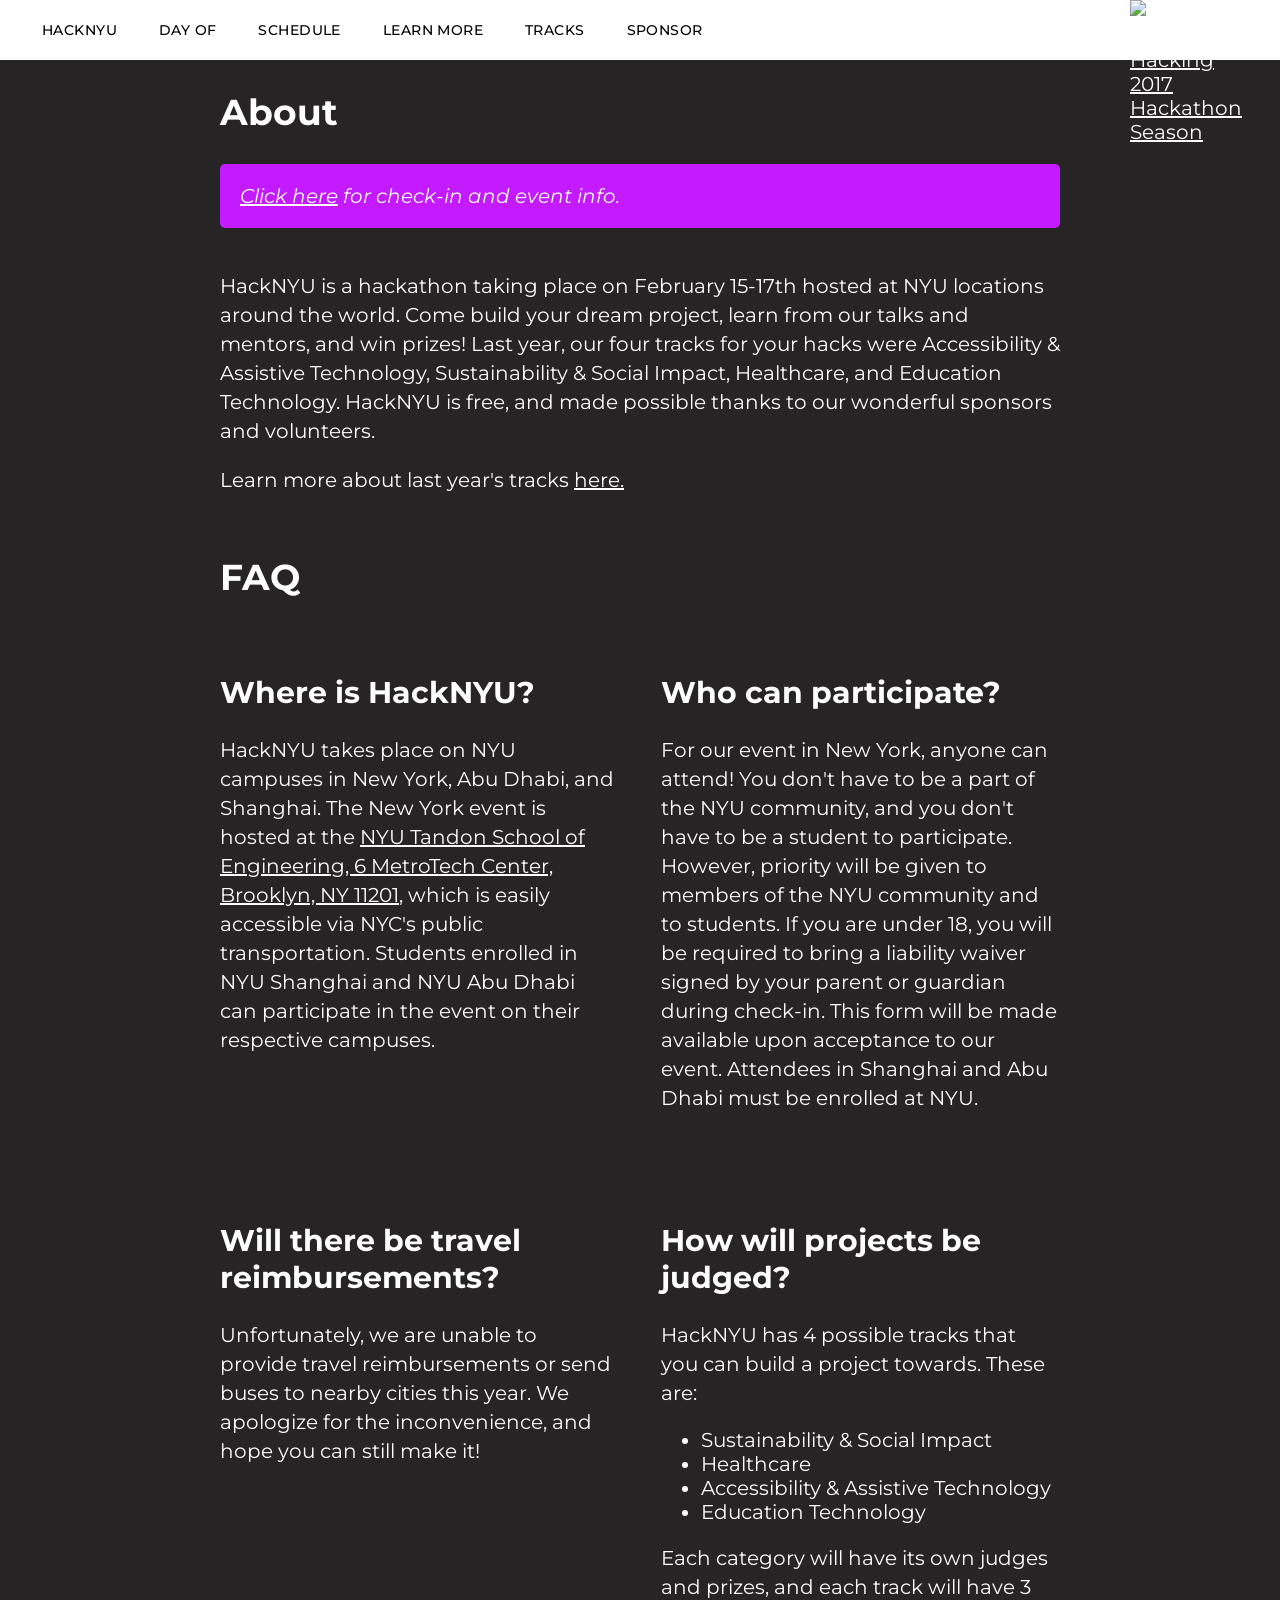
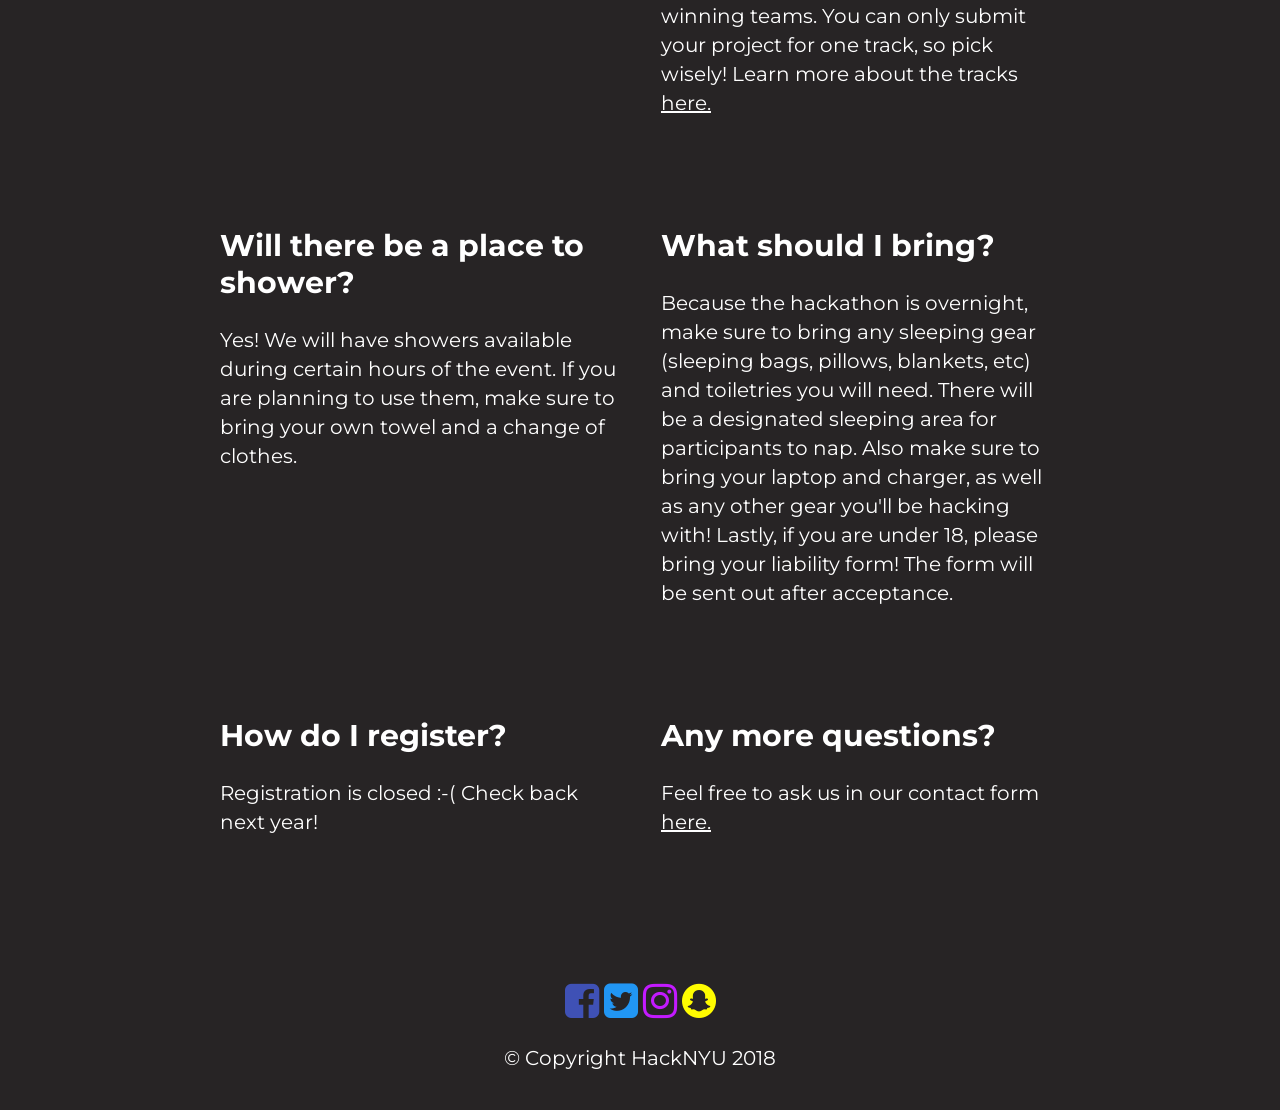
==== commit 2b5e9bd9: "added 2019 info" ====
--- a/about.html
+++ b/about.html
@@ -56,10 +56,10 @@
         </div>
         <br>
         <p>
-          HackNYU is a 48-hour hackathon taking place on March 23, 24, and 25, hosted at NYU locations around the world. Come build your dream project, learn from our talks and mentors, and win prizes! This year, our four tracks for your hacks are Accessibility & Assistive Technology, Sustainability & Social Impact, Healthcare, and Education Technology. HackNYU is free, and made possible thanks to our wonderful sponsors and volunteers.
+          HackNYU is a hackathon taking place on February 15-17th hosted at NYU locations around the world. Come build your dream project, learn from our talks and mentors, and win prizes! Last year, our four tracks for your hacks were Accessibility & Assistive Technology, Sustainability & Social Impact, Healthcare, and Education Technology. HackNYU is free, and made possible thanks to our wonderful sponsors and volunteers.
         </p>
         <p>
-          Learn more about the tracks <a href="tracks.html">here.</a>
+          Learn more about last year's tracks <a href="tracks.html">here.</a>
         </p>
       </div>
     </section>
--- a/stylesheets/style.css
+++ b/stylesheets/style.css
@@ -259,6 +259,9 @@
 #navbar li:active {
   background-color: darkgrey; }
 
+.curpage {
+  background-color: darkgrey; }
+
 body {
   font-family: "Montserrat", "Helvetica Neue", Helvetica, Arial, sans-serif;
   font-size: 20px;
